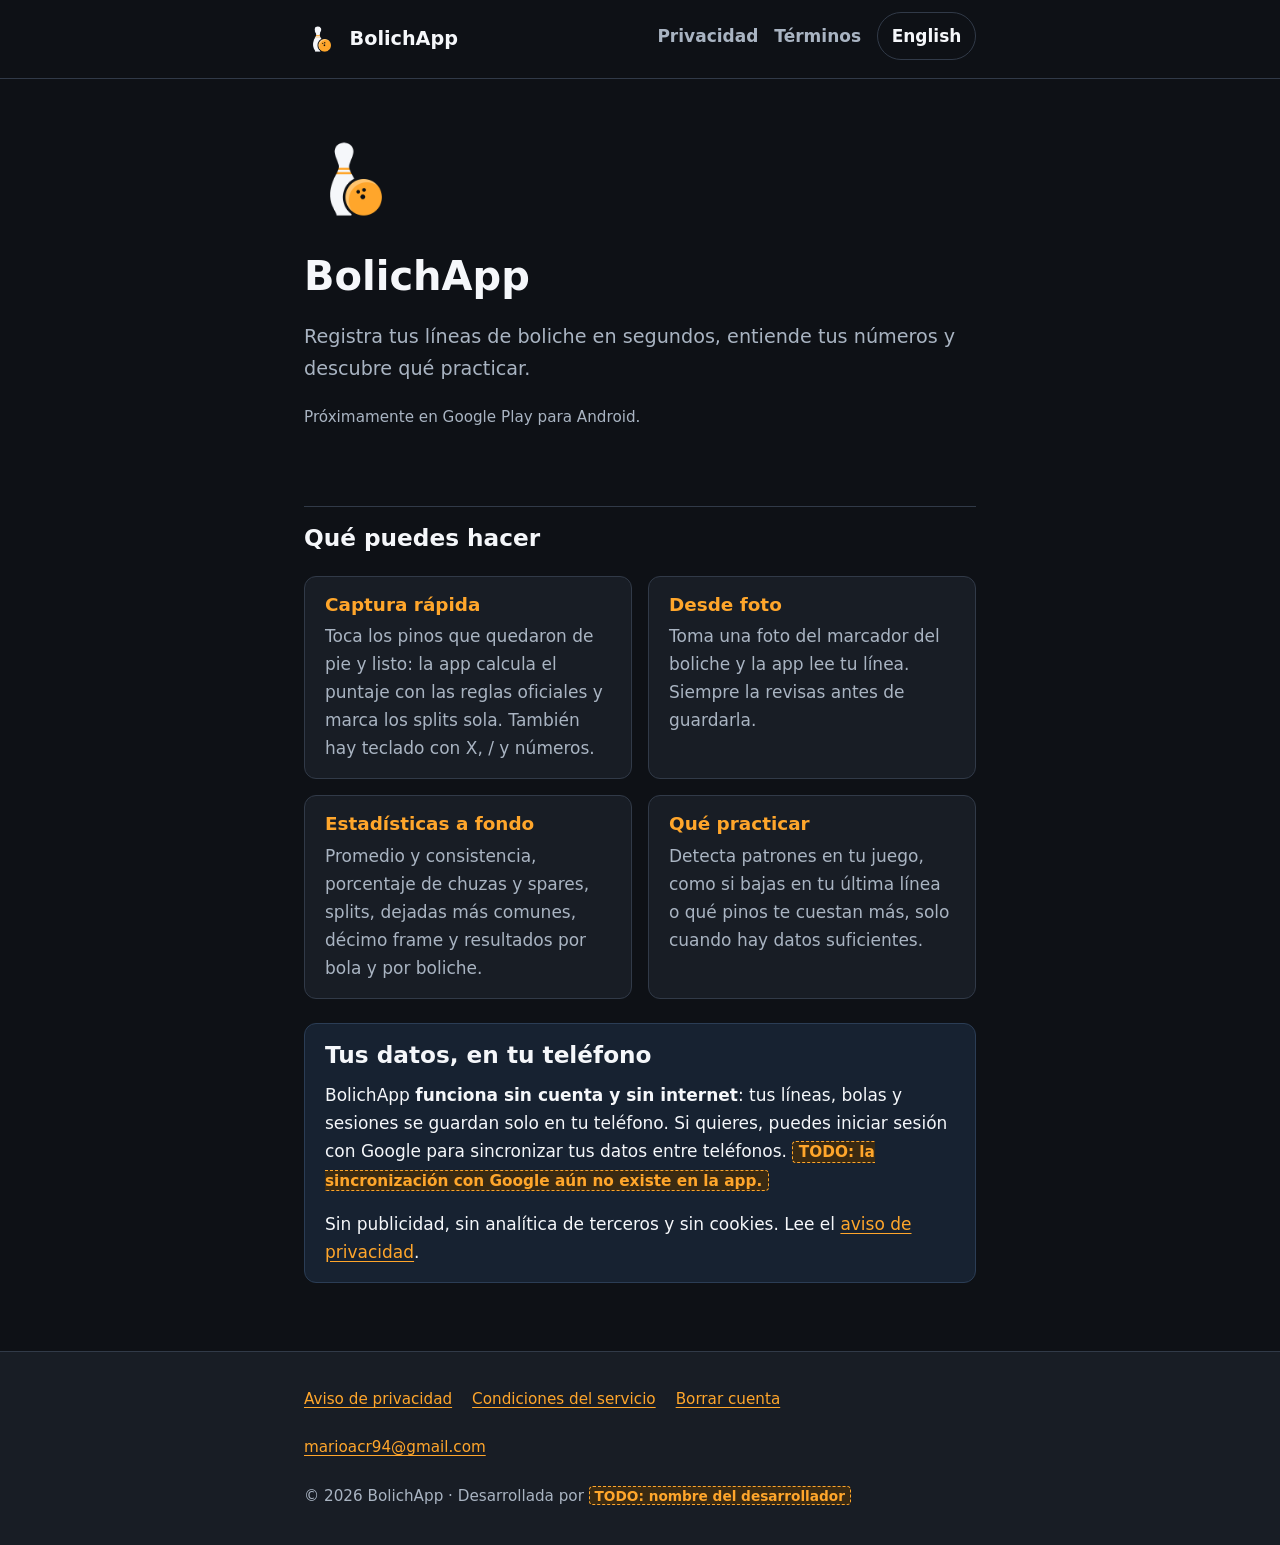
==== index.html @ e895b665 "feat: initial public site" ====
<!doctype html>
<html lang="es-MX">
  <head>
    <meta charset="utf-8" />
    <meta name="viewport" content="width=device-width, initial-scale=1" />
    <title>BolichApp · Registro y estadísticas de boliche</title>
    <meta
      name="description"
      content="BolichApp: registra tus líneas de boliche en segundos, léelas desde una foto del marcador y entiende tus números. Funciona sin cuenta."
    />
    <meta name="theme-color" content="#0E1116" />
    <link rel="canonical" href="https://bolichapp.com/" />
    <link rel="alternate" hreflang="es-MX" href="https://bolichapp.com/" />
    <link rel="alternate" hreflang="en" href="https://bolichapp.com/en/" />
    <link rel="alternate" hreflang="x-default" href="https://bolichapp.com/" />
    <link rel="icon" href="/assets/favicon.png" type="image/png" />
    <link rel="apple-touch-icon" href="/assets/icon.png" />
    <link rel="stylesheet" href="/assets/style.css" />
  </head>
  <body>
    <a class="skip-link" href="#contenido">Saltar al contenido</a>
    <header class="site-header">
      <div class="wrap">
        <a class="brand" href="/" aria-current="page"
          ><img src="/assets/icon.png" alt="" width="36" height="36" />BolichApp</a
        >
        <nav class="site-nav" aria-label="Principal">
          <ul>
            <li><a href="/privacidad/">Privacidad</a></li>
            <li><a href="/terminos/">Términos</a></li>
            <li><a class="lang" href="/en/" hreflang="en" lang="en">English</a></li>
          </ul>
        </nav>
      </div>
    </header>

    <main id="contenido">
      <div class="wrap">
        <section class="hero" aria-labelledby="titulo">
          <img src="/assets/icon.png" alt="" width="104" height="104" />
          <h1 id="titulo">BolichApp</h1>
          <p class="lead">
            Registra tus líneas de boliche en segundos, entiende tus números y descubre qué
            practicar.
          </p>
          <!--
            TODO: descomentar cuando exista la ficha de Google Play (y quitar «Próximamente»).
            Si se usa la insignia oficial de Google Play, descargarla a /assets: el sitio no carga
            recursos externos.
          <p>
            <a
              class="button"
              href="https://play.google.com/store/apps/details?id=com.marioacr.bolichapp&amp;hl=es_MX"
              >Descargar en Google Play</a
            >
          </p>
          -->
          <p class="meta">Próximamente en Google Play para Android.</p>
        </section>

        <h2 id="funciones">Qué puedes hacer</h2>
        <ul class="features">
          <li>
            <h3>Captura rápida</h3>
            <p>
              Toca los pinos que quedaron de pie y listo: la app calcula el puntaje con las reglas
              oficiales y marca los splits sola. También hay teclado con X, / y números.
            </p>
          </li>
          <li>
            <h3>Desde foto</h3>
            <p>
              Toma una foto del marcador del boliche y la app lee tu línea. Siempre la revisas antes
              de guardarla.
            </p>
          </li>
          <li>
            <h3>Estadísticas a fondo</h3>
            <p>
              Promedio y consistencia, porcentaje de chuzas y spares, splits, dejadas más comunes,
              décimo frame y resultados por bola y por boliche.
            </p>
          </li>
          <li>
            <h3>Qué practicar</h3>
            <p>
              Detecta patrones en tu juego, como si bajas en tu última línea o qué pinos te cuestan
              más, solo cuando hay datos suficientes.
            </p>
          </li>
        </ul>

        <section class="card focus" aria-labelledby="privacidad">
          <h2 id="privacidad">Tus datos, en tu teléfono</h2>
          <p>
            BolichApp <strong>funciona sin cuenta y sin internet</strong>: tus líneas, bolas y
            sesiones se guardan solo en tu teléfono. Si quieres, puedes iniciar sesión con Google
            para sincronizar tus datos entre teléfonos.
            <span class="todo">TODO: la sincronización con Google aún no existe en la app.</span>
          </p>
          <p>
            Sin publicidad, sin analítica de terceros y sin cookies. Lee el
            <a href="/privacidad/">aviso de privacidad</a>.
          </p>
        </section>
      </div>
    </main>

    <footer class="site-footer">
      <div class="wrap">
        <nav aria-label="Legal">
          <ul>
            <li><a href="/privacidad/">Aviso de privacidad</a></li>
            <li><a href="/terminos/">Condiciones del servicio</a></li>
            <li><a href="/borrar-cuenta/">Borrar cuenta</a></li>
            <li><a href="mailto:marioacr94@gmail.com">marioacr94@gmail.com</a></li>
          </ul>
        </nav>
        <p>
          © 2026 BolichApp · Desarrollada por
          <span class="todo">TODO: nombre del desarrollador</span>
        </p>
      </div>
    </footer>
  </body>
</html>
---- assets/style.css ----
/*
 * BolichApp public site. Colors match the app (src/theme/tokens.ts); dark theme only.
 * No JavaScript, cookies or external resources: system fonts only.
 */
:root {
  color-scheme: dark;
  --background: #0e1116;
  --surface: #181d25;
  --surface-raised: #232a35;
  --border: #313a48;
  --text: #f5f7fa;
  --text-secondary: #a9b4c2;
  --primary: #ffa62b;
  --on-primary: #1b1200;
  --primary-muted: #3a2a12;
  --danger: #ff6b6b;
  --danger-muted: #3a1719;
  --info: #8ec5ff;
  --focus-surface: #172231;
  --focus-border: #2b3d55;
  --radius-sm: 8px;
  --radius-md: 12px;
  --radius-lg: 20px;
  --content: 44rem;
  --font:
    system-ui, -apple-system, 'Segoe UI', Roboto, 'Noto Sans', 'Helvetica Neue', Arial, sans-serif;
}

*,
*::before,
*::after {
  box-sizing: border-box;
}

html {
  -webkit-text-size-adjust: 100%;
  text-size-adjust: 100%;
}

body {
  margin: 0;
  background: var(--background);
  color: var(--text);
  font-family: var(--font);
  font-size: 1.0625rem;
  line-height: 1.65;
  overflow-wrap: break-word;
}

img {
  max-width: 100%;
  height: auto;
}

a {
  color: var(--primary);
  text-underline-offset: 0.18em;
}

a:hover {
  text-decoration-thickness: 2px;
}

:focus-visible {
  outline: 3px solid var(--info);
  outline-offset: 3px;
  border-radius: 4px;
}

.skip-link {
  position: absolute;
  left: 1rem;
  top: -4rem;
  z-index: 10;
  padding: 0.75rem 1rem;
  background: var(--primary);
  color: var(--on-primary);
  font-weight: 700;
  border-radius: var(--radius-sm);
  text-decoration: none;
}

.skip-link:focus {
  top: 1rem;
}

.wrap {
  width: 100%;
  max-width: var(--content);
  margin: 0 auto;
  padding: 0 1rem;
}

/* Header */
.site-header {
  border-bottom: 1px solid var(--border);
  background: var(--background);
}

.site-header .wrap {
  display: flex;
  flex-wrap: wrap;
  align-items: center;
  justify-content: space-between;
  gap: 0.5rem 1rem;
  padding-top: 0.75rem;
  padding-bottom: 0.75rem;
}

.brand {
  display: inline-flex;
  align-items: center;
  gap: 0.6rem;
  min-height: 48px;
  color: var(--text);
  font-weight: 800;
  font-size: 1.2rem;
  text-decoration: none;
}

.brand img {
  width: 36px;
  height: 36px;
  border-radius: var(--radius-sm);
}

.site-nav ul {
  display: flex;
  flex-wrap: wrap;
  align-items: center;
  gap: 0.25rem 1rem;
  margin: 0;
  padding: 0;
  list-style: none;
}

.site-nav a {
  display: inline-flex;
  align-items: center;
  min-height: 48px;
  color: var(--text-secondary);
  text-decoration: none;
  font-weight: 600;
}

.site-nav a:hover,
.site-nav a[aria-current='page'] {
  color: var(--text);
}

.site-nav a[aria-current='page'] {
  text-decoration: underline;
  text-decoration-color: var(--primary);
  text-decoration-thickness: 2px;
}

.site-nav .lang {
  padding: 0 0.85rem;
  border: 1px solid var(--border);
  border-radius: 999px;
  color: var(--text);
}

/* Main */
main {
  padding: 2rem 0 3rem;
}

h1,
h2,
h3 {
  line-height: 1.25;
  margin: 2.25rem 0 0.75rem;
}

h1 {
  font-size: clamp(1.9rem, 5vw, 2.5rem);
  font-weight: 800;
  margin-top: 0.5rem;
}

h2 {
  font-size: 1.45rem;
  padding-top: 1rem;
  border-top: 1px solid var(--border);
}

h3 {
  font-size: 1.15rem;
  margin-top: 1.75rem;
}

p,
ul,
ol,
dl {
  margin: 0 0 1rem;
}

ul,
ol {
  padding-left: 1.4rem;
}

li {
  margin-bottom: 0.4rem;
}

li > ul {
  margin-top: 0.4rem;
}

strong {
  font-weight: 700;
}

.lead {
  font-size: 1.2rem;
  color: var(--text-secondary);
}

.meta {
  color: var(--text-secondary);
  font-size: 0.95rem;
}

.card {
  margin: 1.25rem 0;
  padding: 1rem 1.25rem;
  background: var(--surface);
  border: 1px solid var(--border);
  border-radius: var(--radius-md);
}

.card > :last-child {
  margin-bottom: 0;
}

.card h2,
.card h3 {
  margin-top: 0;
  padding-top: 0;
  border-top: 0;
}

.card.focus {
  background: var(--focus-surface);
  border-color: var(--focus-border);
}

.card.warning {
  background: var(--danger-muted);
  border-color: var(--danger);
}

.toc ol {
  margin: 0;
  columns: 2 14rem;
  column-gap: 2rem;
}

.toc li {
  break-inside: avoid;
}

.steps li::marker {
  color: var(--primary);
  font-weight: 700;
}

.path {
  font-weight: 700;
  color: var(--text);
}

kbd,
code {
  font-family: ui-monospace, 'Cascadia Code', Consolas, monospace;
  font-size: 0.92em;
  padding: 0.1em 0.35em;
  background: var(--surface-raised);
  border-radius: 4px;
}

/* Pending items the developer must confirm before publishing (grep "TODO"). */
.todo {
  display: inline;
  padding: 0.05em 0.35em;
  background: var(--primary-muted);
  color: var(--primary);
  border: 1px dashed var(--primary);
  border-radius: 4px;
  font-size: 0.9em;
  font-weight: 600;
}

/* Home */
.hero {
  display: grid;
  gap: 1.25rem;
  justify-items: start;
  padding: 1rem 0 1.5rem;
}

.hero img {
  width: 104px;
  height: 104px;
  border-radius: 24px;
}

.hero h1 {
  margin: 0;
}

.hero .lead {
  margin: 0;
}

.button {
  display: inline-flex;
  align-items: center;
  justify-content: center;
  min-height: 48px;
  padding: 0.6rem 1.4rem;
  border-radius: 999px;
  background: var(--primary);
  color: var(--on-primary);
  font-weight: 700;
  text-decoration: none;
}

.features {
  display: grid;
  gap: 1rem;
  grid-template-columns: repeat(auto-fit, minmax(16rem, 1fr));
  margin: 1.5rem 0;
  padding: 0;
  list-style: none;
}

.features li {
  margin: 0;
  padding: 1rem 1.25rem;
  background: var(--surface);
  border: 1px solid var(--border);
  border-radius: var(--radius-md);
}

.features h3 {
  margin: 0 0 0.4rem;
  color: var(--primary);
}

.features p {
  margin: 0;
  color: var(--text-secondary);
}

/* Footer */
.site-footer {
  border-top: 1px solid var(--border);
  background: var(--surface);
  color: var(--text-secondary);
  font-size: 0.95rem;
}

.site-footer .wrap {
  padding-top: 1.5rem;
  padding-bottom: 2rem;
}

.site-footer ul {
  display: flex;
  flex-wrap: wrap;
  gap: 0 1.25rem;
  margin: 0 0 0.75rem;
  padding: 0;
  list-style: none;
}

.site-footer li {
  margin: 0;
}

.site-footer a {
  display: inline-flex;
  align-items: center;
  min-height: 48px;
}

.site-footer p {
  margin: 0.25rem 0;
}
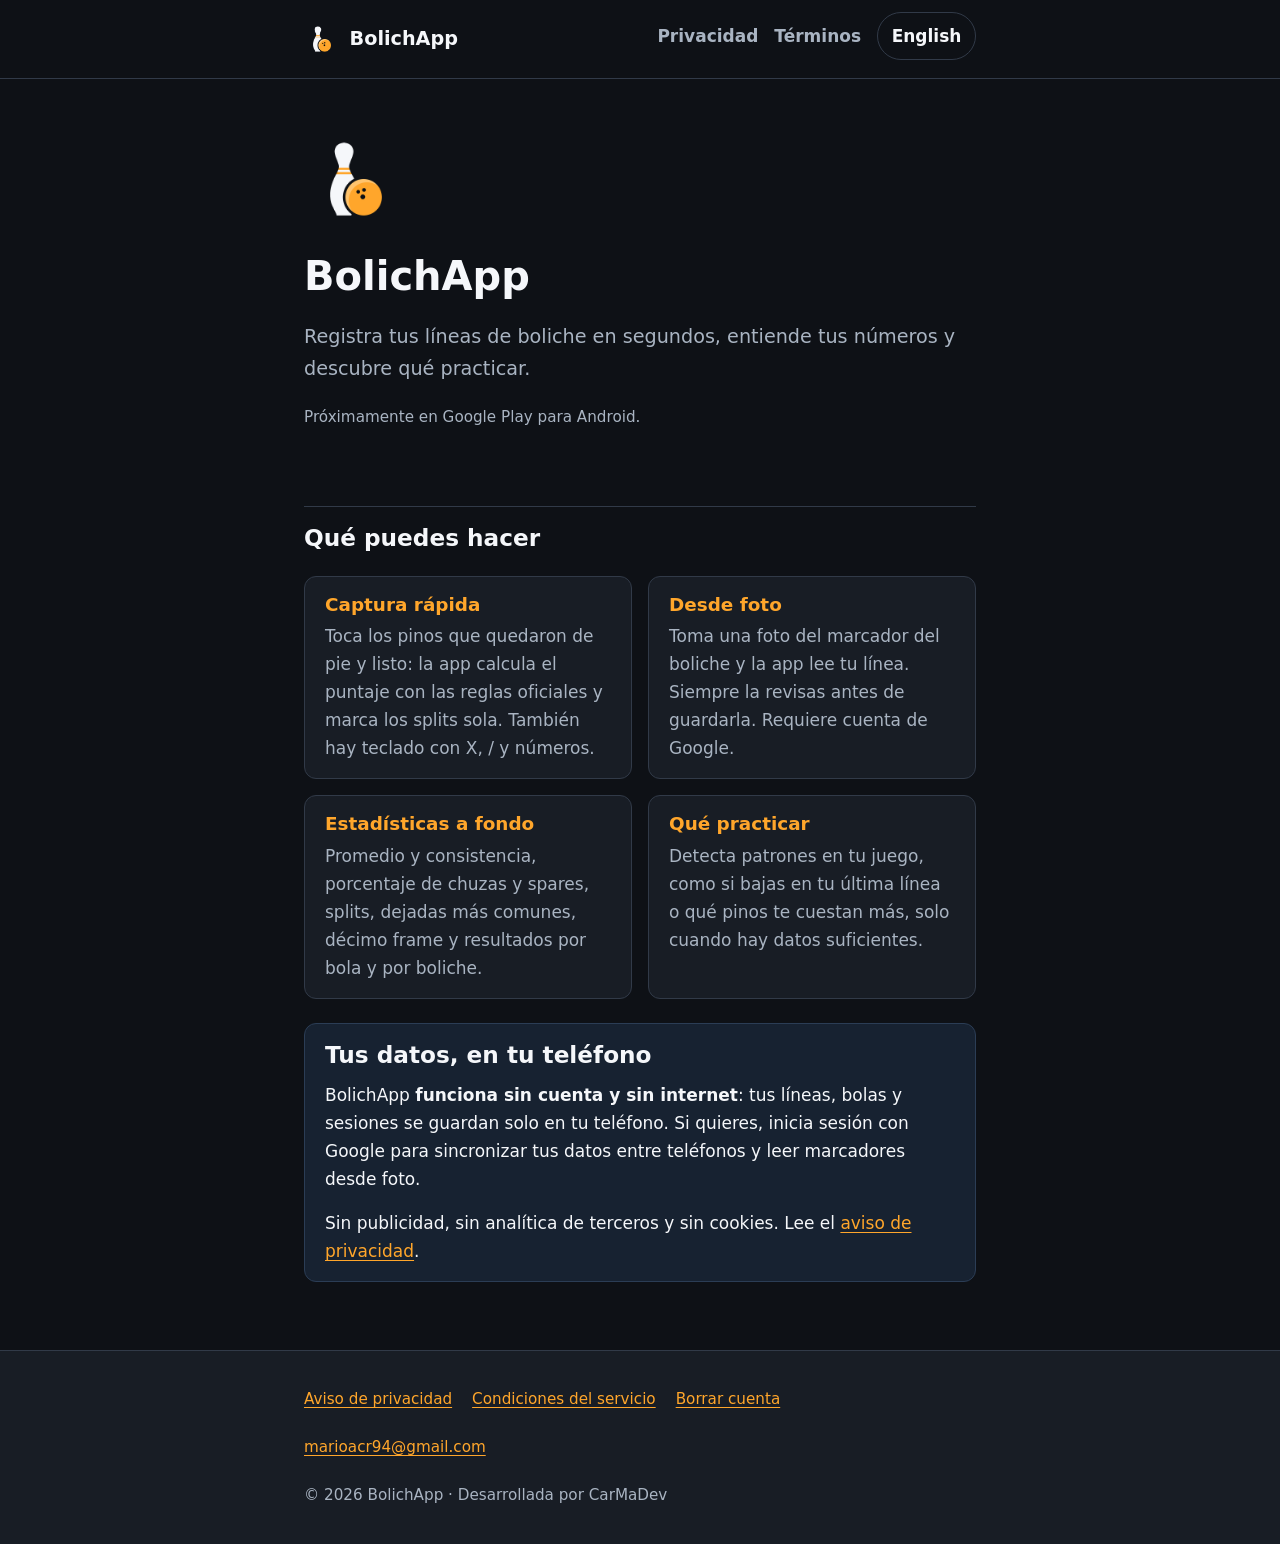
==== commit eff59f70: "docs: describe Google account and cloud sync, fill in legal details - Privacy, terms and account del" ====
--- a/index.html
+++ b/index.html
@@ -71,7 +71,7 @@
             <h3>Desde foto</h3>
             <p>
               Toma una foto del marcador del boliche y la app lee tu línea. Siempre la revisas antes
-              de guardarla.
+              de guardarla. Requiere cuenta de Google.
             </p>
           </li>
           <li>
@@ -94,9 +94,8 @@
           <h2 id="privacidad">Tus datos, en tu teléfono</h2>
           <p>
             BolichApp <strong>funciona sin cuenta y sin internet</strong>: tus líneas, bolas y
-            sesiones se guardan solo en tu teléfono. Si quieres, puedes iniciar sesión con Google
-            para sincronizar tus datos entre teléfonos.
-            <span class="todo">TODO: la sincronización con Google aún no existe en la app.</span>
+            sesiones se guardan solo en tu teléfono. Si quieres, inicia sesión con Google para
+            sincronizar tus datos entre teléfonos y leer marcadores desde foto.
           </p>
           <p>
             Sin publicidad, sin analítica de terceros y sin cookies. Lee el
@@ -116,10 +115,7 @@
             <li><a href="mailto:marioacr94@gmail.com">marioacr94@gmail.com</a></li>
           </ul>
         </nav>
-        <p>
-          © 2026 BolichApp · Desarrollada por
-          <span class="todo">TODO: nombre del desarrollador</span>
-        </p>
+        <p>© 2026 BolichApp · Desarrollada por CarMaDev</p>
       </div>
     </footer>
   </body>
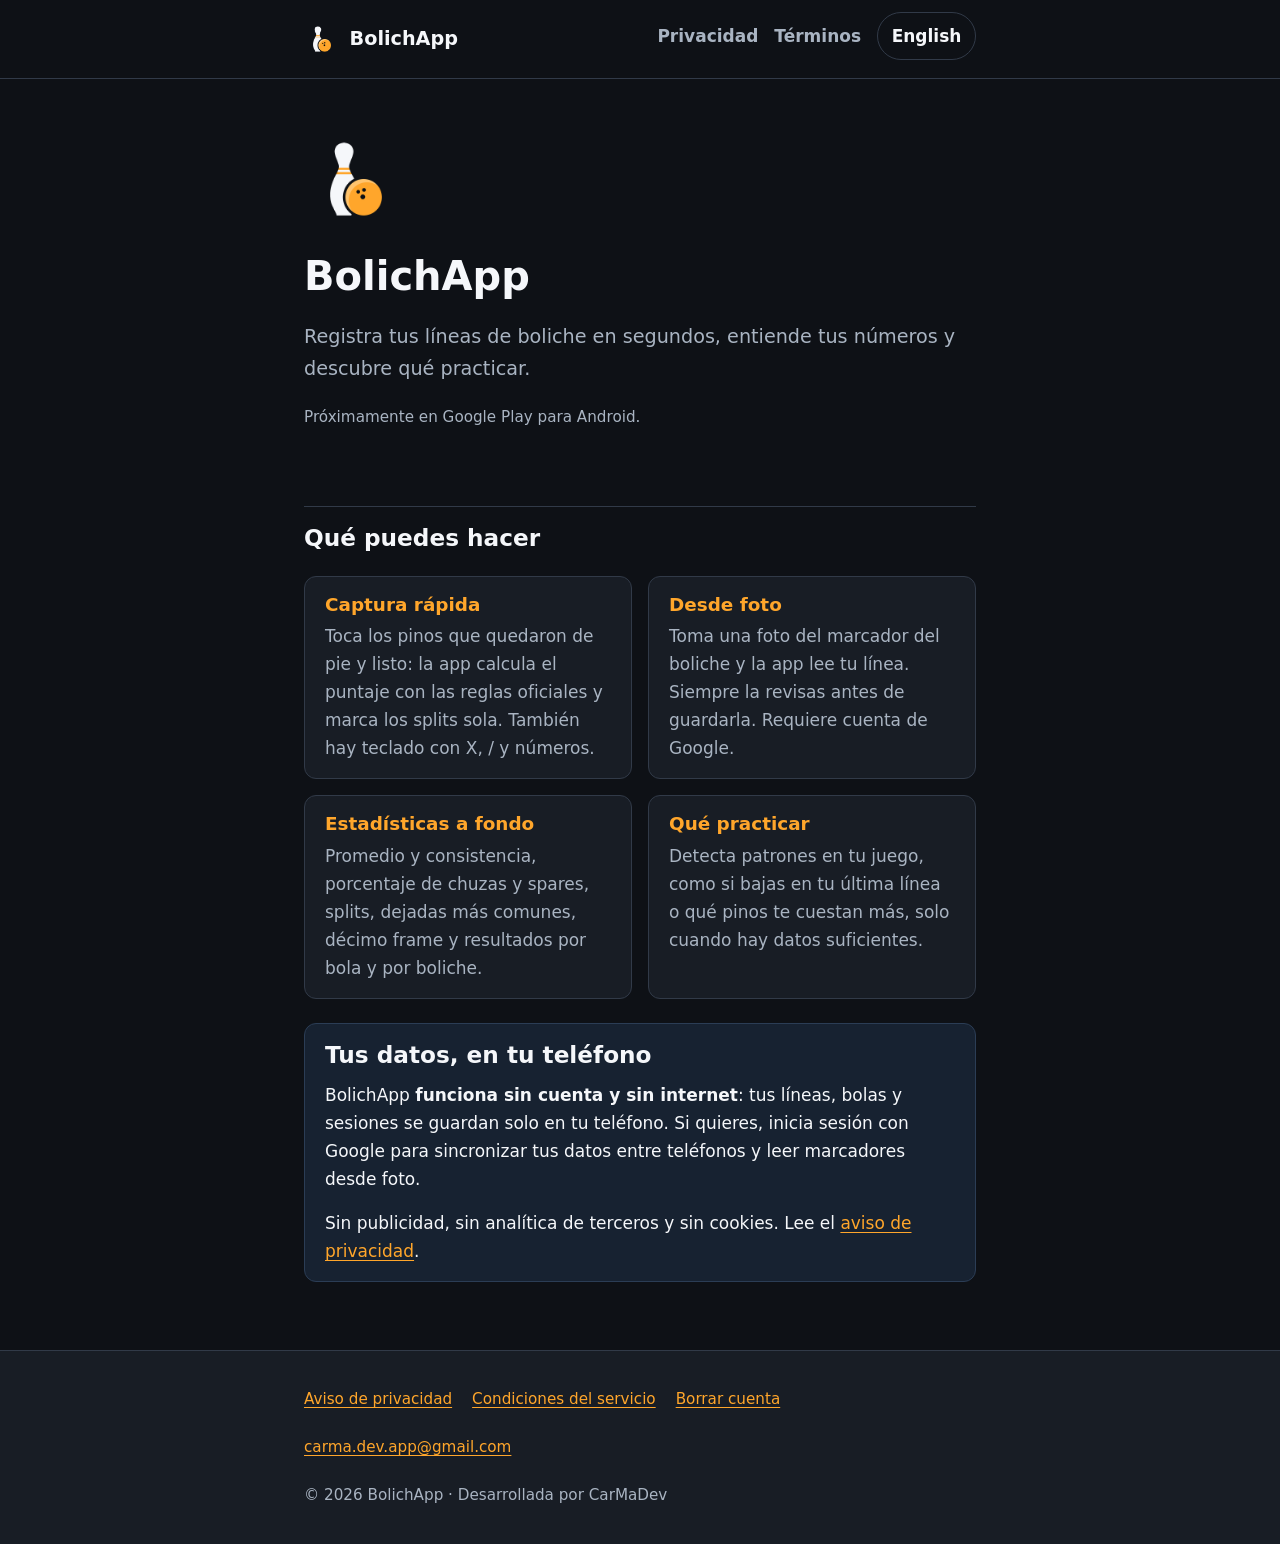
==== commit ca6d36f9: "docs: new contact email and full address Co-Authored-By: Claude Opus 5.5 <noreply@anthropic.com>" ====
--- a/index.html
+++ b/index.html
@@ -44,7 +44,7 @@
             practicar.
           </p>
           <!--
-            TODO: descomentar cuando exista la ficha de Google Play (y quitar «Próximamente»).
+            Al publicar en Google Play: descomentar cuando exista la ficha de Google Play (y quitar «Próximamente»).
             Si se usa la insignia oficial de Google Play, descargarla a /assets: el sitio no carga
             recursos externos.
           <p>
@@ -112,7 +112,7 @@
             <li><a href="/privacidad/">Aviso de privacidad</a></li>
             <li><a href="/terminos/">Condiciones del servicio</a></li>
             <li><a href="/borrar-cuenta/">Borrar cuenta</a></li>
-            <li><a href="mailto:marioacr94@gmail.com">marioacr94@gmail.com</a></li>
+            <li><a href="mailto:carma.dev.app@gmail.com">carma.dev.app@gmail.com</a></li>
           </ul>
         </nav>
         <p>© 2026 BolichApp · Desarrollada por CarMaDev</p>
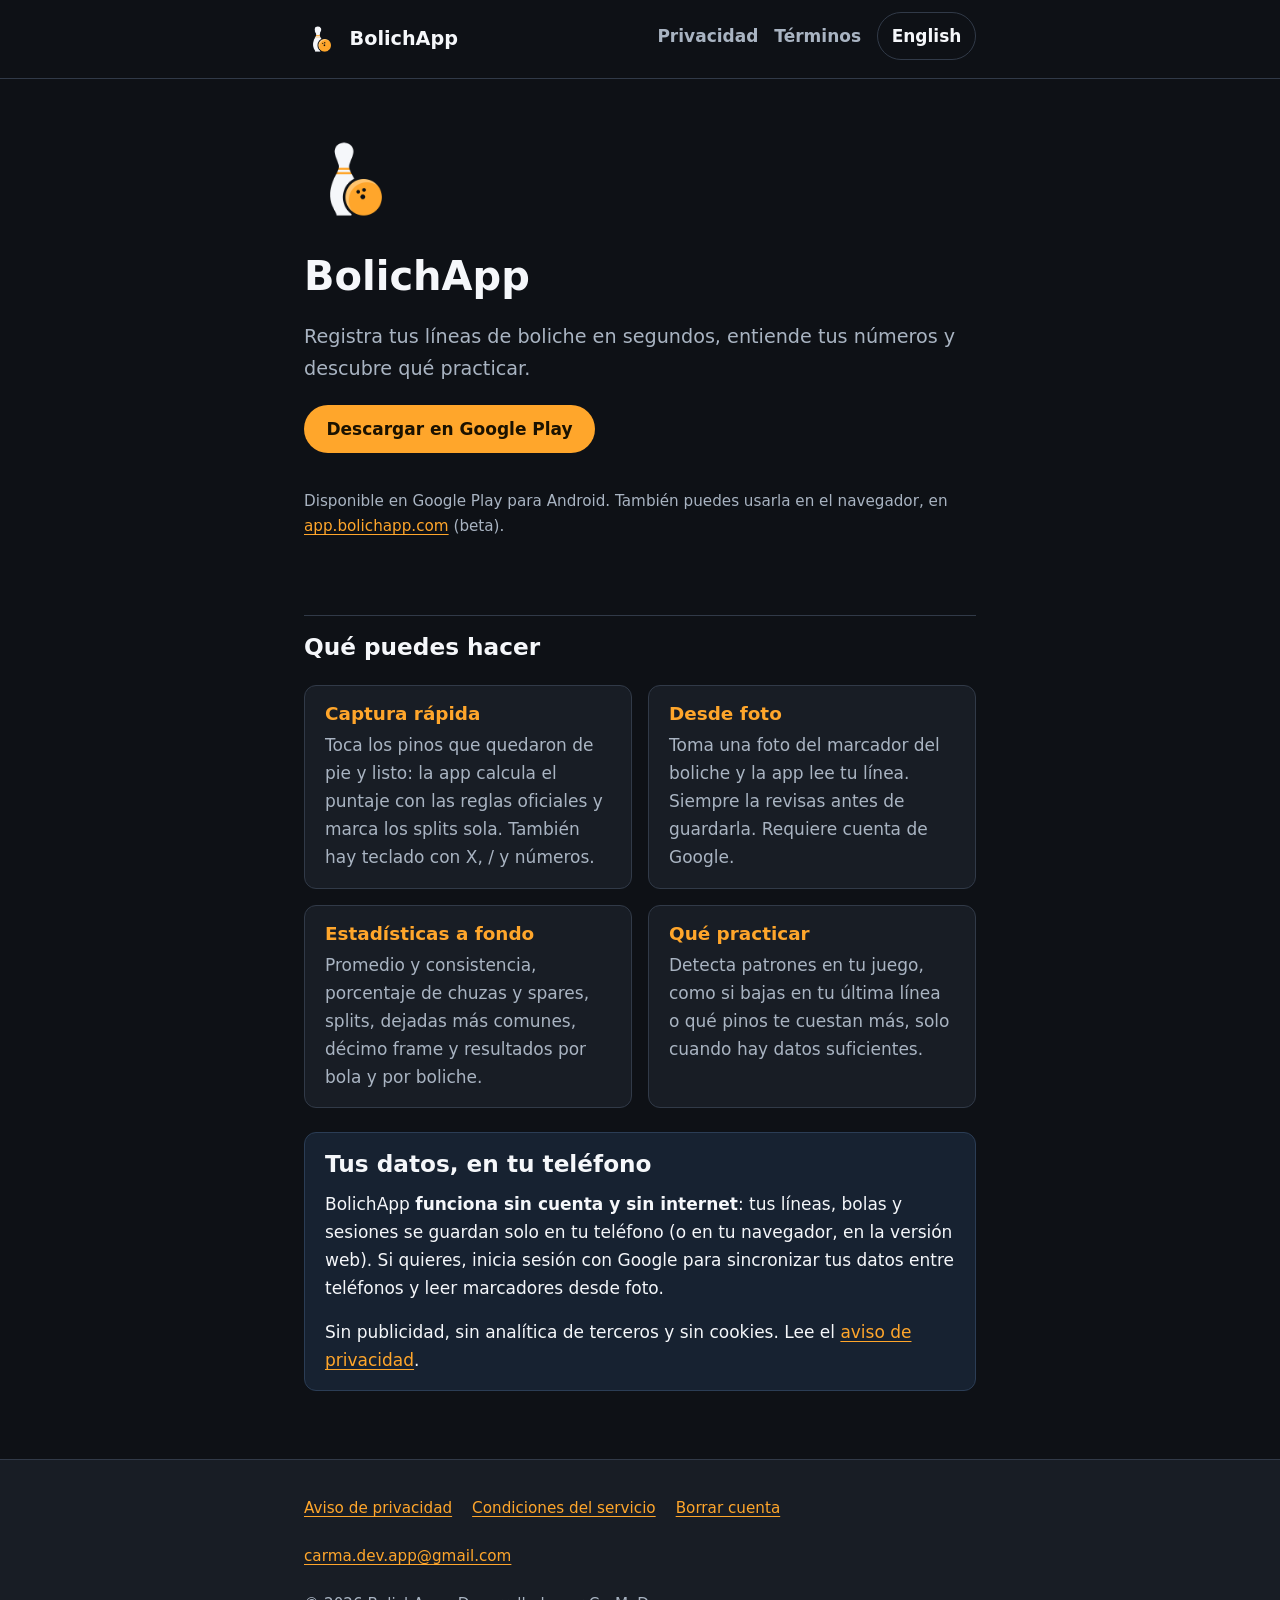
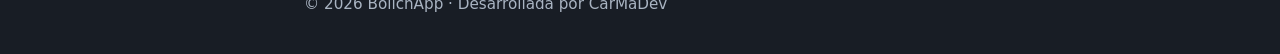
==== commit 561702a9: "docs(site): Google Play link, web app and privacy 1.5 Home links to the Google Play listing and the " ====
--- a/index.html
+++ b/index.html
@@ -43,10 +43,6 @@
             Registra tus líneas de boliche en segundos, entiende tus números y descubre qué
             practicar.
           </p>
-          <!--
-            Al publicar en Google Play: descomentar cuando exista la ficha de Google Play (y quitar «Próximamente»).
-            Si se usa la insignia oficial de Google Play, descargarla a /assets: el sitio no carga
-            recursos externos.
           <p>
             <a
               class="button"
@@ -54,8 +50,10 @@
               >Descargar en Google Play</a
             >
           </p>
-          -->
-          <p class="meta">Próximamente en Google Play para Android.</p>
+          <p class="meta">
+            Disponible en Google Play para Android. También puedes usarla en el navegador, en
+            <a href="https://app.bolichapp.com">app.bolichapp.com</a> (beta).
+          </p>
         </section>
 
         <h2 id="funciones">Qué puedes hacer</h2>
@@ -94,7 +92,7 @@
           <h2 id="privacidad">Tus datos, en tu teléfono</h2>
           <p>
             BolichApp <strong>funciona sin cuenta y sin internet</strong>: tus líneas, bolas y
-            sesiones se guardan solo en tu teléfono. Si quieres, inicia sesión con Google para
+            sesiones se guardan solo en tu teléfono (o en tu navegador, en la versión web). Si quieres, inicia sesión con Google para
             sincronizar tus datos entre teléfonos y leer marcadores desde foto.
           </p>
           <p>
--- a/assets/style.css
+++ b/assets/style.css
@@ -190,6 +190,18 @@
   margin-top: 1.75rem;
 }
 
+h4 {
+  font-size: 1rem;
+  line-height: 1.25;
+  margin: 1.25rem 0 0.5rem;
+}
+
+.toc ol ol {
+  columns: auto;
+  margin-top: 0.25rem;
+  padding-left: 1.25rem;
+}
+
 p,
 ul,
 ol,
